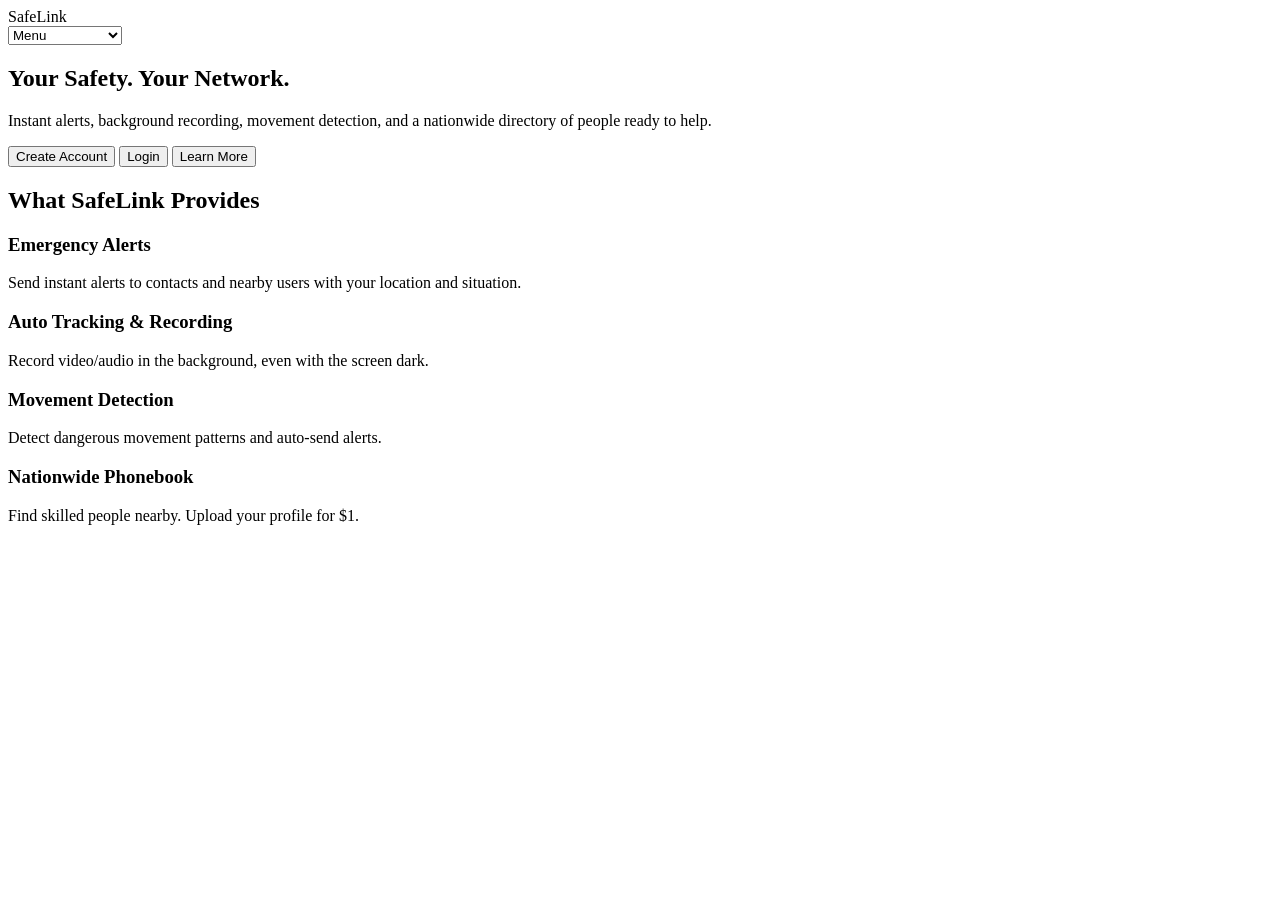
==== public/index.html @ 67ede159 "Create index.html" ====
<!DOCTYPE html>
<html lang="en">
<head>
  <meta charset="UTF-8">
  <title>SafeLink — Emergency Safety Network</title>
  <meta name="viewport" content="width=device-width, initial-scale=1.0">
  <link rel="stylesheet" href="index.css">
</head>

<body>

  <!-- HEADER -->
  <header class="header">
    <div class="logo">SafeLink</div>

    <nav class="nav">
      <select id="menuDropdown" class="dropdown">
        <option value="">Menu</option>
        <option value="about">About</option>
        <option value="features">Features</option>
        <option value="safety">Safety Modes</option>
        <option value="phonebook">Phonebook</option>
        <option value="signup">Create Account</option>
        <option value="login">Login</option>
      </select>
    </nav>
  </header>

  <!-- HERO SECTION -->
  <section class="hero">
    <h1>Your Safety. Your Network.</h1>
    <p>Instant alerts, background recording, movement detection, and a nationwide directory of people ready to help.</p>

    <div class="button-row">
      <button class="bubble-btn" onclick="goSignup()">Create Account</button>
      <button class="bubble-btn" onclick="goLogin()">Login</button>
      <button class="bubble-btn" onclick="scrollToInfo()">Learn More</button>
    </div>
  </section>

  <!-- INFO SECTION -->
  <section id="info" class="info-section">
    <h2>What SafeLink Provides</h2>

    <div class="info-card">
      <h3>Emergency Alerts</h3>
      <p>Send instant alerts to contacts and nearby users with your location and situation.</p>
    </div>

    <div class="info-card">
      <h3>Auto Tracking & Recording</h3>
      <p>Record video/audio in the background, even with the screen dark.</p>
    </div>

    <div class="info-card">
      <h3>Movement Detection</h3>
      <p>Detect dangerous movement patterns and auto-send alerts.</p>
    </div>

    <div class="info-card">
      <h3>Nationwide Phonebook</h3>
      <p>Find skilled people nearby. Upload your profile for $1.</p>
    </div>
  </section>

  <script>
    function goSignup() {
      window.location.href = "signup.html";
    }
    function goLogin() {
      window.location.href = "login.html";
    }
    function scrollToInfo() {
      document.getElementById("info").scrollIntoView({ behavior: "smooth" });
    }
  </script>

</body>
</html>
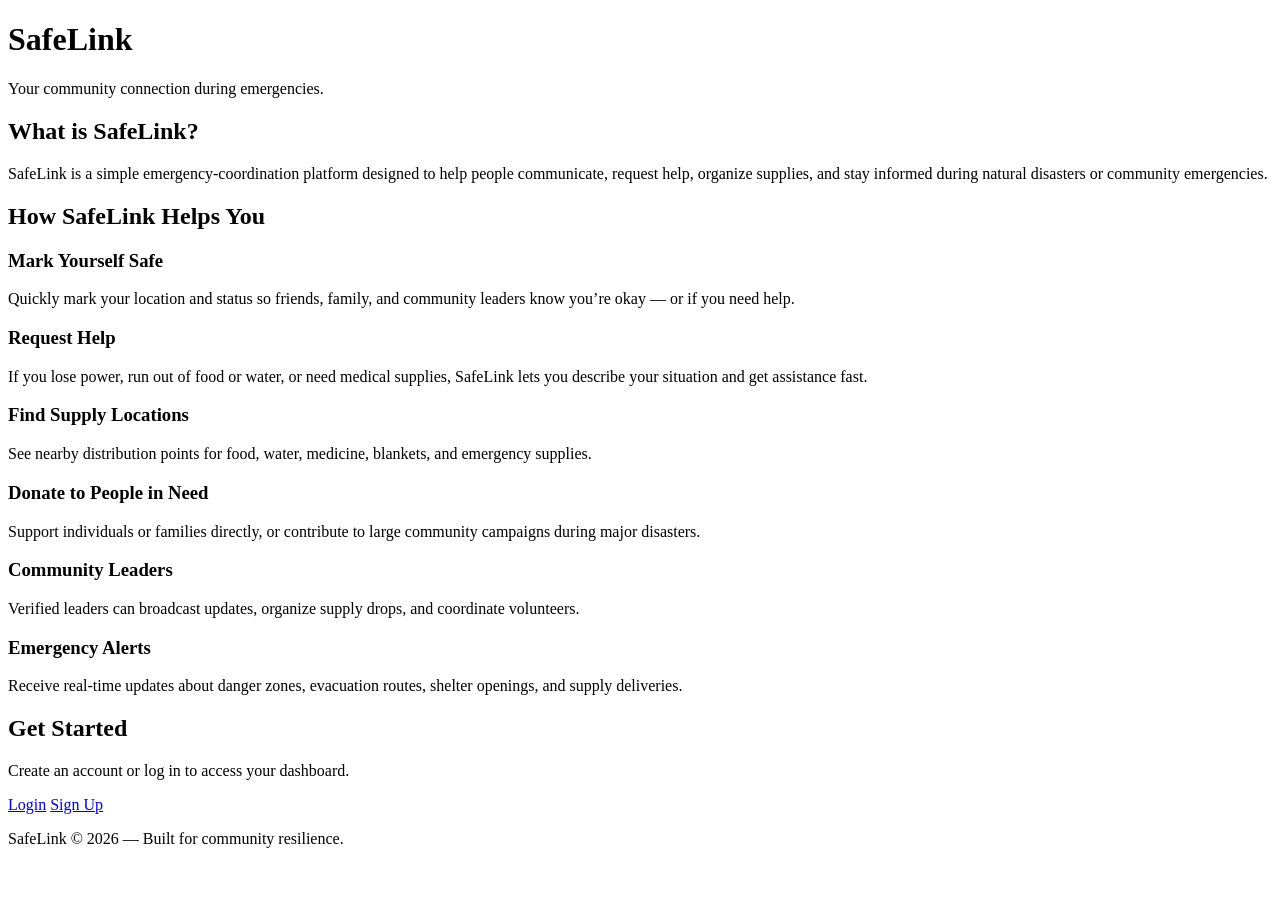
==== commit d31b7e0b: "Update index.html" ====
--- a/public/index.html
+++ b/public/index.html
@@ -2,78 +2,96 @@
 <html lang="en">
 <head>
   <meta charset="UTF-8">
-  <title>SafeLink — Emergency Safety Network</title>
-  <meta name="viewport" content="width=device-width, initial-scale=1.0">
-  <link rel="stylesheet" href="index.css">
+  <title>SafeLink – Emergency Coordination Network</title>
+
+  <link rel="stylesheet" href="/css/index.css">
 </head>
 
 <body>
 
-  <!-- HEADER -->
-  <header class="header">
-    <div class="logo">SafeLink</div>
+<header class="header">
+  <h1>SafeLink</h1>
+  <p>Your community connection during emergencies.</p>
+</header>
 
-    <nav class="nav">
-      <select id="menuDropdown" class="dropdown">
-        <option value="">Menu</option>
-        <option value="about">About</option>
-        <option value="features">Features</option>
-        <option value="safety">Safety Modes</option>
-        <option value="phonebook">Phonebook</option>
-        <option value="signup">Create Account</option>
-        <option value="login">Login</option>
-      </select>
-    </nav>
-  </header>
+<section class="intro">
+  <h2>What is SafeLink?</h2>
+  <p>
+    SafeLink is a simple emergency‑coordination platform designed to help people 
+    communicate, request help, organize supplies, and stay informed during natural 
+    disasters or community emergencies.
+  </p>
+</section>
 
-  <!-- HERO SECTION -->
-  <section class="hero">
-    <h1>Your Safety. Your Network.</h1>
-    <p>Instant alerts, background recording, movement detection, and a nationwide directory of people ready to help.</p>
+<section class="features">
+  <h2>How SafeLink Helps You</h2>
 
-    <div class="button-row">
-      <button class="bubble-btn" onclick="goSignup()">Create Account</button>
-      <button class="bubble-btn" onclick="goLogin()">Login</button>
-      <button class="bubble-btn" onclick="scrollToInfo()">Learn More</button>
-    </div>
-  </section>
+  <div class="feature-grid">
 
-  <!-- INFO SECTION -->
-  <section id="info" class="info-section">
-    <h2>What SafeLink Provides</h2>
-
-    <div class="info-card">
-      <h3>Emergency Alerts</h3>
-      <p>Send instant alerts to contacts and nearby users with your location and situation.</p>
+    <div class="feature-card">
+      <h3>Mark Yourself Safe</h3>
+      <p>
+        Quickly mark your location and status so friends, family, and community 
+        leaders know you’re okay — or if you need help.
+      </p>
     </div>
 
-    <div class="info-card">
-      <h3>Auto Tracking & Recording</h3>
-      <p>Record video/audio in the background, even with the screen dark.</p>
+    <div class="feature-card">
+      <h3>Request Help</h3>
+      <p>
+        If you lose power, run out of food or water, or need medical supplies, 
+        SafeLink lets you describe your situation and get assistance fast.
+      </p>
     </div>
 
-    <div class="info-card">
-      <h3>Movement Detection</h3>
-      <p>Detect dangerous movement patterns and auto-send alerts.</p>
+    <div class="feature-card">
+      <h3>Find Supply Locations</h3>
+      <p>
+        See nearby distribution points for food, water, medicine, blankets, 
+        and emergency supplies.
+      </p>
     </div>
 
-    <div class="info-card">
-      <h3>Nationwide Phonebook</h3>
-      <p>Find skilled people nearby. Upload your profile for $1.</p>
+    <div class="feature-card">
+      <h3>Donate to People in Need</h3>
+      <p>
+        Support individuals or families directly, or contribute to large 
+        community campaigns during major disasters.
+      </p>
     </div>
-  </section>
 
-  <script>
-    function goSignup() {
-      window.location.href = "signup.html";
-    }
-    function goLogin() {
-      window.location.href = "login.html";
-    }
-    function scrollToInfo() {
-      document.getElementById("info").scrollIntoView({ behavior: "smooth" });
-    }
-  </script>
+    <div class="feature-card">
+      <h3>Community Leaders</h3>
+      <p>
+        Verified leaders can broadcast updates, organize supply drops, and 
+        coordinate volunteers.
+      </p>
+    </div>
+
+    <div class="feature-card">
+      <h3>Emergency Alerts</h3>
+      <p>
+        Receive real‑time updates about danger zones, evacuation routes, 
+        shelter openings, and supply deliveries.
+      </p>
+    </div>
+
+  </div>
+</section>
+
+<section class="cta">
+  <h2>Get Started</h2>
+  <p>Create an account or log in to access your dashboard.</p>
+
+  <div class="cta-buttons">
+    <a href="/pages/dashboard.html" class="btn">Login</a>
+    <a href="/pages/dashboard.html" class="btn">Sign Up</a>
+  </div>
+</section>
+
+<footer class="footer">
+  <p>SafeLink © 2026 — Built for community resilience.</p>
+</footer>
 
 </body>
 </html>
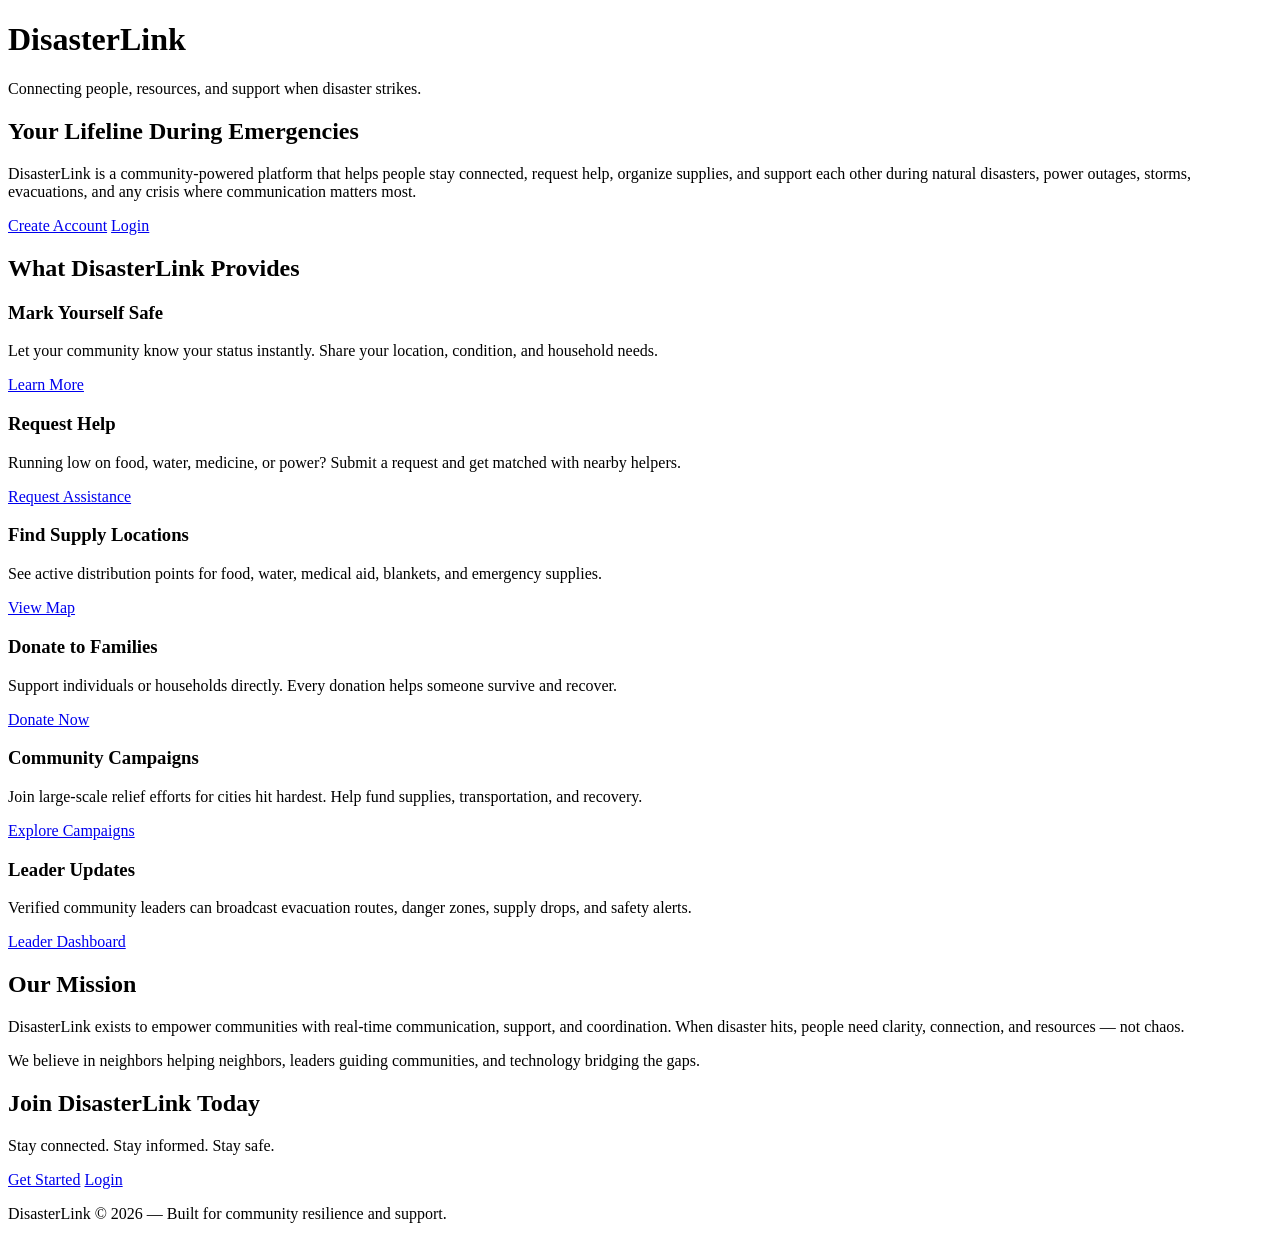
==== commit 4161dd12: "Update index.html" ====
--- a/public/index.html
+++ b/public/index.html
@@ -2,95 +2,113 @@
 <html lang="en">
 <head>
   <meta charset="UTF-8">
-  <title>SafeLink – Emergency Coordination Network</title>
+  <title>DisasterLink – Community Support During Crisis</title>
 
   <link rel="stylesheet" href="/css/index.css">
 </head>
 
 <body>
 
+<div class="bg-overlay"></div>
+
 <header class="header">
-  <h1>SafeLink</h1>
-  <p>Your community connection during emergencies.</p>
+  <h1>DisasterLink</h1>
+  <p>Connecting people, resources, and support when disaster strikes.</p>
 </header>
 
-<section class="intro">
-  <h2>What is SafeLink?</h2>
+<section class="hero">
+  <h2>Your Lifeline During Emergencies</h2>
   <p>
-    SafeLink is a simple emergency‑coordination platform designed to help people 
-    communicate, request help, organize supplies, and stay informed during natural 
-    disasters or community emergencies.
+    DisasterLink is a community-powered platform that helps people stay connected, request help,
+    organize supplies, and support each other during natural disasters, power outages, storms,
+    evacuations, and any crisis where communication matters most.
   </p>
+
+  <div class="cta-buttons">
+    <a href="/pages/signup.html" class="btn">Create Account</a>
+    <a href="/pages/login.html" class="btn">Login</a>
+  </div>
 </section>
 
 <section class="features">
-  <h2>How SafeLink Helps You</h2>
+  <h2>What DisasterLink Provides</h2>
 
   <div class="feature-grid">
 
     <div class="feature-card">
       <h3>Mark Yourself Safe</h3>
       <p>
-        Quickly mark your location and status so friends, family, and community 
-        leaders know you’re okay — or if you need help.
+        Let your community know your status instantly. Share your location, condition, and household needs.
       </p>
+      <a href="/pages/safety.html" class="feature-link">Learn More</a>
     </div>
 
     <div class="feature-card">
       <h3>Request Help</h3>
       <p>
-        If you lose power, run out of food or water, or need medical supplies, 
-        SafeLink lets you describe your situation and get assistance fast.
+        Running low on food, water, medicine, or power? Submit a request and get matched with nearby helpers.
       </p>
+      <a href="/pages/requests.html" class="feature-link">Request Assistance</a>
     </div>
 
     <div class="feature-card">
       <h3>Find Supply Locations</h3>
       <p>
-        See nearby distribution points for food, water, medicine, blankets, 
-        and emergency supplies.
+        See active distribution points for food, water, medical aid, blankets, and emergency supplies.
       </p>
+      <a href="/pages/map.html" class="feature-link">View Map</a>
     </div>
 
     <div class="feature-card">
-      <h3>Donate to People in Need</h3>
+      <h3>Donate to Families</h3>
       <p>
-        Support individuals or families directly, or contribute to large 
-        community campaigns during major disasters.
+        Support individuals or households directly. Every donation helps someone survive and recover.
       </p>
+      <a href="/pages/donate.html" class="feature-link">Donate Now</a>
     </div>
 
     <div class="feature-card">
-      <h3>Community Leaders</h3>
+      <h3>Community Campaigns</h3>
       <p>
-        Verified leaders can broadcast updates, organize supply drops, and 
-        coordinate volunteers.
+        Join large-scale relief efforts for cities hit hardest. Help fund supplies, transportation, and recovery.
       </p>
+      <a href="/pages/campaigns.html" class="feature-link">Explore Campaigns</a>
     </div>
 
     <div class="feature-card">
-      <h3>Emergency Alerts</h3>
+      <h3>Leader Updates</h3>
       <p>
-        Receive real‑time updates about danger zones, evacuation routes, 
-        shelter openings, and supply deliveries.
+        Verified community leaders can broadcast evacuation routes, danger zones, supply drops, and safety alerts.
       </p>
+      <a href="/pages/updates.html" class="feature-link">Leader Dashboard</a>
     </div>
 
   </div>
 </section>
 
-<section class="cta">
-  <h2>Get Started</h2>
-  <p>Create an account or log in to access your dashboard.</p>
+<section class="mission">
+  <h2>Our Mission</h2>
+  <p>
+    DisasterLink exists to empower communities with real-time communication, support, and coordination.
+    When disaster hits, people need clarity, connection, and resources — not chaos.
+  </p>
+  <p>
+    We believe in neighbors helping neighbors, leaders guiding communities, and technology bridging the gaps.
+  </p>
+</section>
+
+<section class="cta-bottom">
+  <h2>Join DisasterLink Today</h2>
+  <p>Stay connected. Stay informed. Stay safe.</p>
 
   <div class="cta-buttons">
-    <a href="/pages/dashboard.html" class="btn">Login</a>
-    <a href="/pages/dashboard.html" class="btn">Sign Up</a>
+    <a href="/pages/signup.html" class="btn">Get Started</a>
+    <a href="/pages/login.html" class="btn">Login</a>
   </div>
 </section>
 
 <footer class="footer">
-  <p>SafeLink © 2026 — Built for community resilience.</p>
+  <p>DisasterLink © 2026 — Built for community resilience and support.</p>
 </footer>
 
 </body>
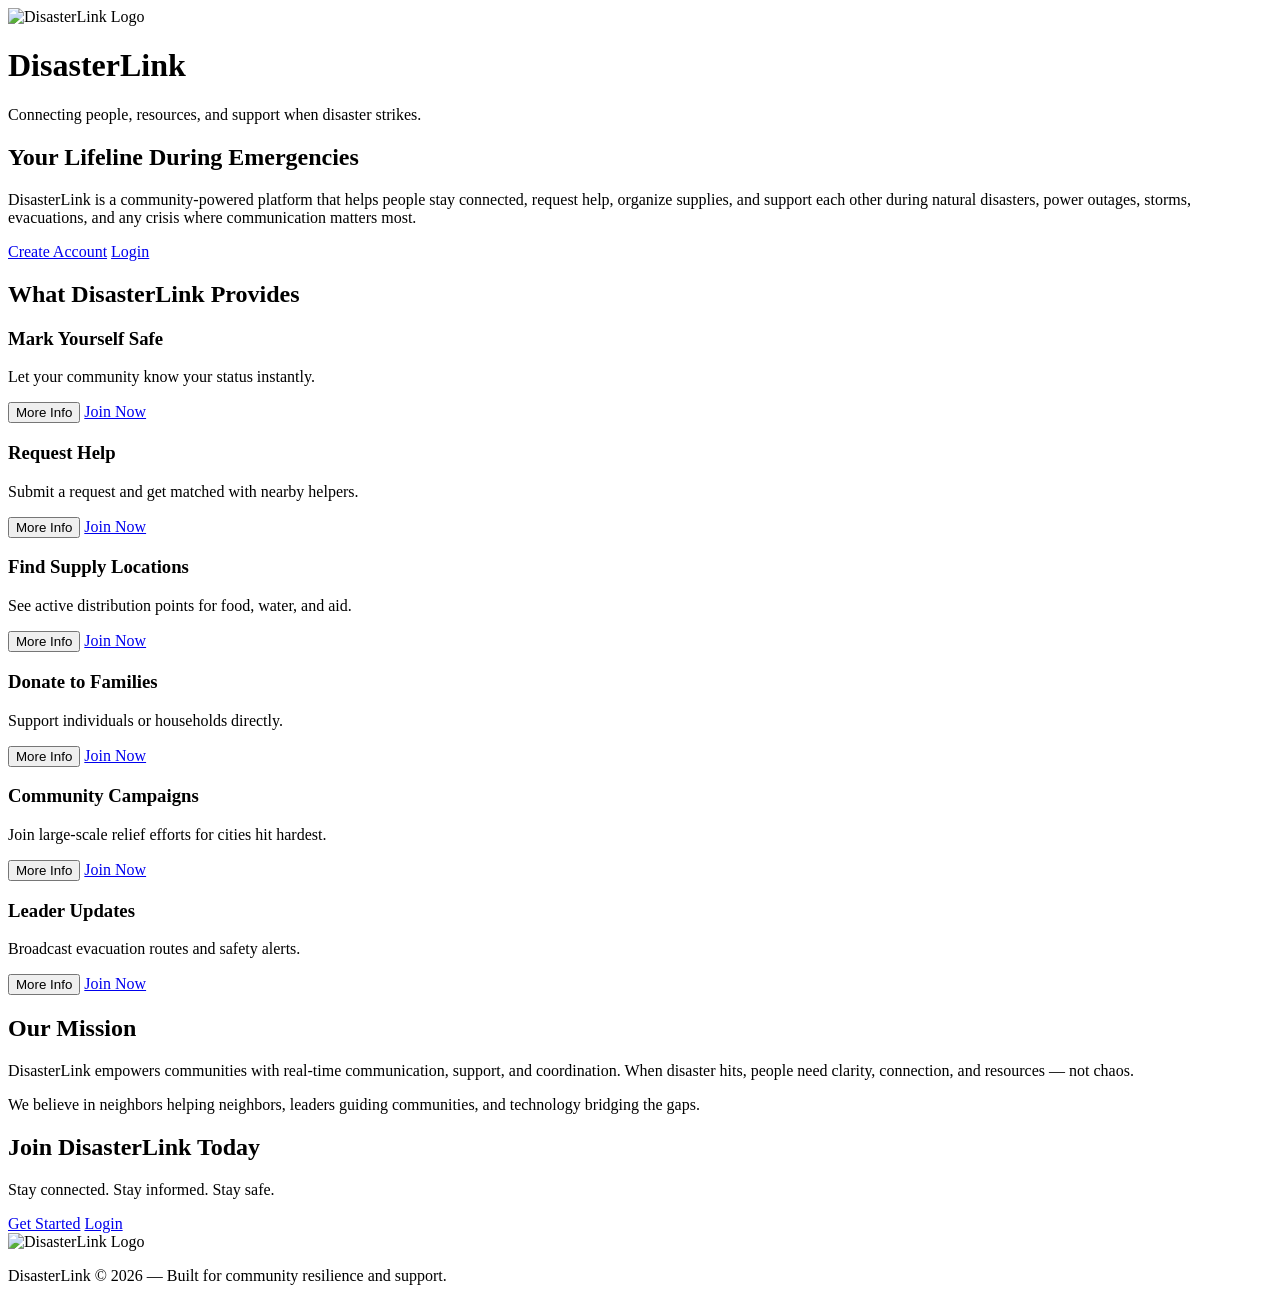
==== commit 534e5df2: "Update index.html" ====
--- a/public/index.html
+++ b/public/index.html
@@ -3,8 +3,11 @@
 <head>
   <meta charset="UTF-8">
   <title>DisasterLink – Community Support During Crisis</title>
-
+  <link rel="icon" type="image/jpeg" href="/img/logo/d-link-logo.jpg">
+  <meta property="og:image" content="/img/logo/d-link-logo.jpg">
+  <meta name="viewport" content="width=device-width, initial-scale=1.0">
   <link rel="stylesheet" href="/css/index.css">
+  <script type="module" src="/js/info.js" defer></script>
 </head>
 
 <body>
@@ -12,6 +15,7 @@
 <div class="bg-overlay"></div>
 
 <header class="header">
+  <img src="/img/logo/d-link-logo.jpg" alt="DisasterLink Logo" class="logo">
   <h1>DisasterLink</h1>
   <p>Connecting people, resources, and support when disaster strikes.</p>
 </header>
@@ -37,50 +41,44 @@
 
     <div class="feature-card">
       <h3>Mark Yourself Safe</h3>
-      <p>
-        Let your community know your status instantly. Share your location, condition, and household needs.
-      </p>
-      <a href="/pages/safety.html" class="feature-link">Learn More</a>
+      <p>Let your community know your status instantly.</p>
+      <button class="dropdown-btn" data-info="safe">More Info</button>
+      <a href="/pages/signup.html" class="feature-link">Join Now</a>
     </div>
 
     <div class="feature-card">
       <h3>Request Help</h3>
-      <p>
-        Running low on food, water, medicine, or power? Submit a request and get matched with nearby helpers.
-      </p>
-      <a href="/pages/requests.html" class="feature-link">Request Assistance</a>
+      <p>Submit a request and get matched with nearby helpers.</p>
+      <button class="dropdown-btn" data-info="help">More Info</button>
+      <a href="/pages/signup.html" class="feature-link">Join Now</a>
     </div>
 
     <div class="feature-card">
       <h3>Find Supply Locations</h3>
-      <p>
-        See active distribution points for food, water, medical aid, blankets, and emergency supplies.
-      </p>
-      <a href="/pages/map.html" class="feature-link">View Map</a>
+      <p>See active distribution points for food, water, and aid.</p>
+      <button class="dropdown-btn" data-info="map">More Info</button>
+      <a href="/pages/signup.html" class="feature-link">Join Now</a>
     </div>
 
     <div class="feature-card">
       <h3>Donate to Families</h3>
-      <p>
-        Support individuals or households directly. Every donation helps someone survive and recover.
-      </p>
-      <a href="/pages/donate.html" class="feature-link">Donate Now</a>
+      <p>Support individuals or households directly.</p>
+      <button class="dropdown-btn" data-info="donate">More Info</button>
+      <a href="/pages/signup.html" class="feature-link">Join Now</a>
     </div>
 
     <div class="feature-card">
       <h3>Community Campaigns</h3>
-      <p>
-        Join large-scale relief efforts for cities hit hardest. Help fund supplies, transportation, and recovery.
-      </p>
-      <a href="/pages/campaigns.html" class="feature-link">Explore Campaigns</a>
+      <p>Join large-scale relief efforts for cities hit hardest.</p>
+      <button class="dropdown-btn" data-info="campaigns">More Info</button>
+      <a href="/pages/signup.html" class="feature-link">Join Now</a>
     </div>
 
     <div class="feature-card">
       <h3>Leader Updates</h3>
-      <p>
-        Verified community leaders can broadcast evacuation routes, danger zones, supply drops, and safety alerts.
-      </p>
-      <a href="/pages/updates.html" class="feature-link">Leader Dashboard</a>
+      <p>Broadcast evacuation routes and safety alerts.</p>
+      <button class="dropdown-btn" data-info="updates">More Info</button>
+      <a href="/pages/signup.html" class="feature-link">Join Now</a>
     </div>
 
   </div>
@@ -89,7 +87,7 @@
 <section class="mission">
   <h2>Our Mission</h2>
   <p>
-    DisasterLink exists to empower communities with real-time communication, support, and coordination.
+    DisasterLink empowers communities with real-time communication, support, and coordination.
     When disaster hits, people need clarity, connection, and resources — not chaos.
   </p>
   <p>
@@ -108,6 +106,7 @@
 </section>
 
 <footer class="footer">
+  <img src="/img/logo/d-link-logo.jpg" alt="DisasterLink Logo" class="footer-logo">
   <p>DisasterLink © 2026 — Built for community resilience and support.</p>
 </footer>
 
